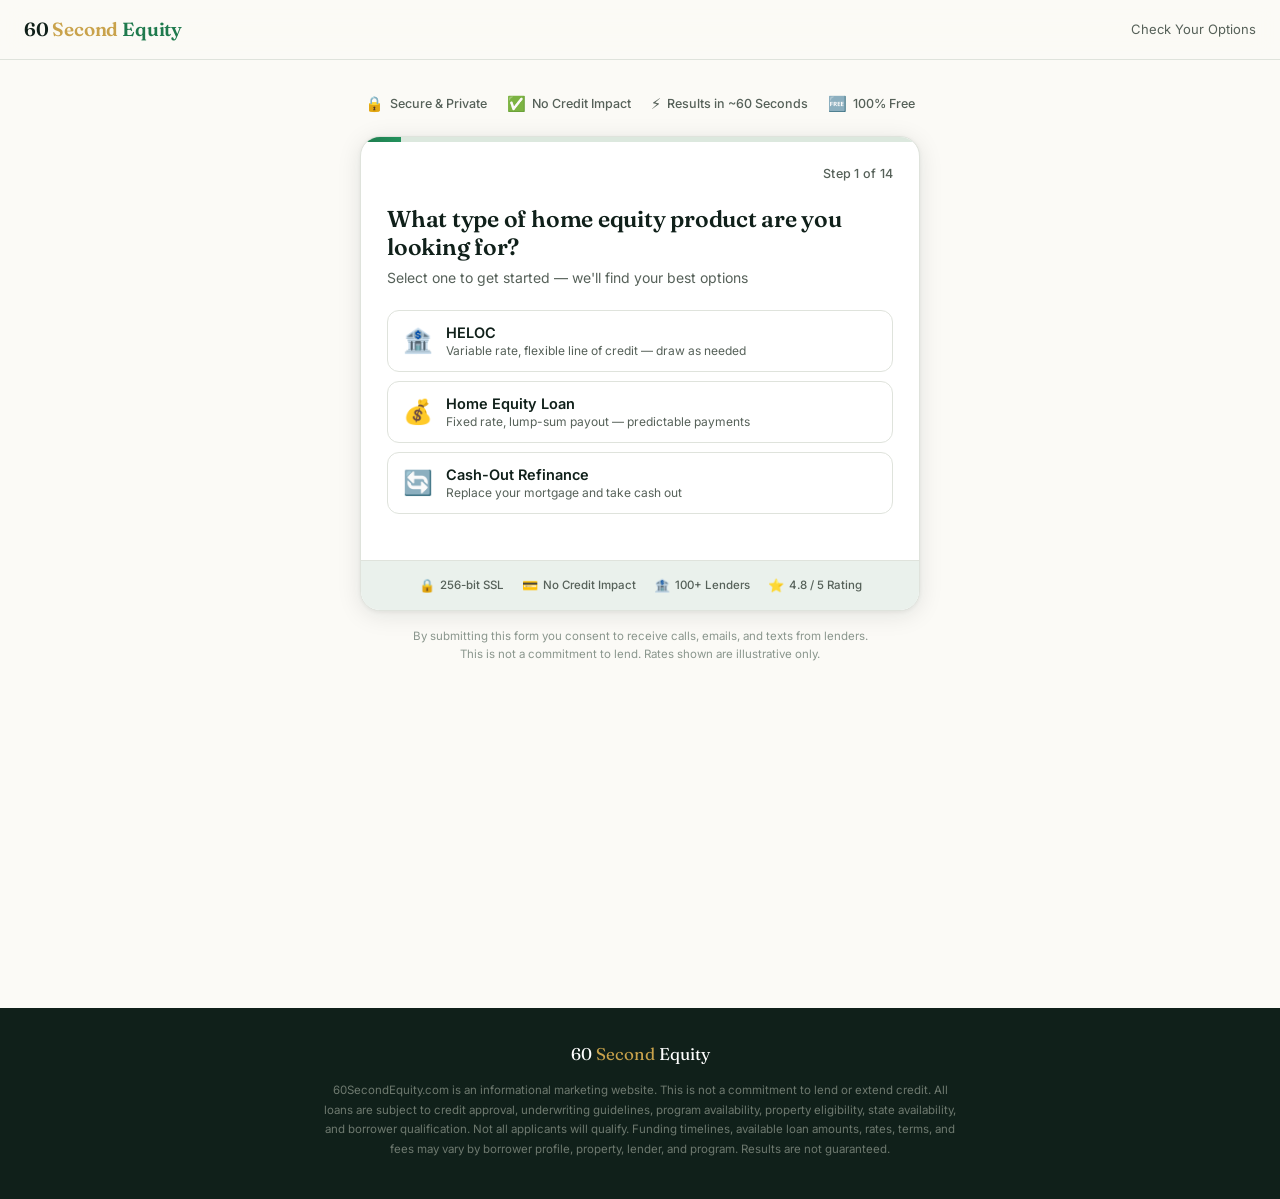
==== 60secondequity-form-standalone.html @ 0880ad79 "Add 60 Second Equity HELOC multi-step lead form - index.html: 60 Second Equity advertorial (matching" ====
<!DOCTYPE html>
<html lang="en">
<head>
  <meta charset="UTF-8" />
  <meta name="viewport" content="width=device-width, initial-scale=1.0" />
  <title>Check Your Equity Options | 60 Second Equity</title>
  <meta name="description" content="Check what home equity options may be available without replacing your current mortgage." />
  <link rel="preconnect" href="https://fonts.googleapis.com" />
  <link rel="preconnect" href="https://fonts.gstatic.com" crossorigin />
  <link href="https://fonts.googleapis.com/css2?family=Fraunces:opsz,wght@9..144,400;9..144,500;9..144,600;9..144,700&family=Inter:wght@400;500;600;700&display=swap" rel="stylesheet" />
  <style>
*, *::before, *::after { box-sizing: border-box; margin: 0; padding: 0; }

:root {
  --ink: #10201A;
  --forest: #14402E;
  --emerald: #1E7A4D;
  --emerald-bright: #23925C;
  --emerald-dark: #16613D;
  --paper: #FBFAF6;
  --sage: #EAF1EC;
  --sage-deep: #DCE8DE;
  --stone: #566159;
  --line: #DFE3DC;
  --gold: #C9A24B;
  --error: #c0392b;
  --white: #ffffff;
  --shadow: 0 2px 20px rgba(16,32,26,0.10);
  --radius: 14px;
}

html { font-size: 16px; scroll-behavior: smooth; }

body {
  font-family: 'Inter', system-ui, -apple-system, 'Segoe UI', sans-serif;
  background: var(--paper);
  color: var(--ink);
  line-height: 1.6;
  min-height: 100vh;
  overflow-x: hidden;
}

a { color: var(--emerald); text-decoration: none; }
a:hover { text-decoration: underline; }

.serif { font-family: 'Fraunces', Georgia, serif; }

/* HEADER */
.site-header {
  position: sticky;
  top: 0;
  z-index: 50;
  background: rgba(251,250,246,0.92);
  backdrop-filter: saturate(180%) blur(12px);
  -webkit-backdrop-filter: saturate(180%) blur(12px);
  border-bottom: 1px solid var(--line);
  padding: 0 24px;
  height: 60px;
  display: flex;
  align-items: center;
  justify-content: space-between;
}

.logo {
  font-family: 'Fraunces', Georgia, serif;
  font-weight: 600;
  font-size: 19px;
  letter-spacing: -0.01em;
  color: var(--ink);
  text-decoration: none;
}
.logo .sec { color: var(--gold); }
.logo .eq  { color: var(--emerald); font-weight: 600; }

.header-cta {
  background: var(--emerald);
  color: white;
  border: none;
  cursor: pointer;
  font-family: 'Inter', sans-serif;
  font-weight: 600;
  font-size: 13.5px;
  padding: 9px 18px;
  border-radius: 999px;
  transition: background 0.2s, transform 0.2s;
  text-decoration: none;
  display: inline-block;
}
.header-cta:hover { background: var(--emerald-dark); transform: translateY(-1px); text-decoration: none; color: white; }

/* FOOTER */
.site-footer {
  background: var(--ink);
  color: #8A968D;
  padding: 32px 0 40px;
  margin-top: 48px;
}
.footer-inner { max-width: 680px; margin: 0 auto; padding: 0 22px; text-align: center; }
.footer-logo { font-family: 'Fraunces', serif; font-size: 17px; color: white; margin-bottom: 14px; }
.footer-logo .sec { color: var(--gold); }
.footer-inner p { font-size: 11.5px; line-height: 1.7; color: #6E796F; }

/* UTILITY BUTTON */
.btn-primary {
  display: inline-flex;
  align-items: center;
  justify-content: center;
  gap: 10px;
  width: 100%;
  background: var(--emerald);
  color: white;
  border: none;
  cursor: pointer;
  font-family: 'Inter', sans-serif;
  font-weight: 600;
  font-size: 17px;
  padding: 17px 26px;
  border-radius: 14px;
  box-shadow: 0 10px 24px -8px rgba(30,122,77,0.50);
  transition: transform 0.18s, box-shadow 0.18s, background 0.2s;
  text-decoration: none;
}
.btn-primary:hover {
  background: var(--emerald-dark);
  transform: translateY(-2px);
  box-shadow: 0 16px 30px -10px rgba(30,122,77,0.60);
  text-decoration: none;
  color: white;
}
.btn-primary:active { transform: scale(0.98); }

.btn-ghost {
  background: white;
  border: 1.5px solid var(--line);
  color: var(--ink);
  font-family: 'Inter', sans-serif;
  font-weight: 600;
  font-size: 15px;
  padding: 12px 20px;
  border-radius: 12px;
  cursor: pointer;
  transition: border-color 0.2s;
  display: inline-flex;
  align-items: center;
  gap: 6px;
}
.btn-ghost:hover { border-color: var(--stone); }

@media (max-width: 600px) {
  .site-header { padding: 0 16px; }
}
/* ===== FORM PAGE LAYOUT ===== */
.form-page {
  background: var(--paper);
  min-height: 100vh;
  padding: 32px 16px 80px;
}

.form-wrapper {
  max-width: 560px;
  margin: 0 auto;
}

/* ===== TRUST BAR ===== */
.form-trust-bar {
  display: flex;
  align-items: center;
  justify-content: center;
  gap: 20px;
  margin-bottom: 20px;
  flex-wrap: wrap;
}
.form-trust-item {
  display: flex;
  align-items: center;
  gap: 6px;
  font-size: 12.5px;
  color: var(--stone);
  font-weight: 500;
}
.form-trust-item .icon { font-size: 15px; }

/* ===== FORM CARD ===== */
.form-card {
  background: var(--white);
  border-radius: 20px;
  box-shadow: 0 4px 24px rgba(16,32,26,0.10), 0 1px 4px rgba(16,32,26,0.06);
  overflow: hidden;
  border: 1px solid var(--line);
}

/* ===== PROGRESS BAR ===== */
.progress-bar-track {
  width: 100%;
  height: 5px;
  background: var(--sage-deep);
}
.progress-bar-fill {
  height: 100%;
  background: linear-gradient(90deg, var(--emerald), var(--emerald-bright));
  transition: width 0.4s cubic-bezier(0.4,0,0.2,1);
}

/* ===== CARD HEADER ===== */
.form-card-header {
  padding: 18px 26px 0;
  display: flex;
  align-items: center;
  justify-content: space-between;
  min-height: 46px;
}

.back-btn {
  display: flex;
  align-items: center;
  gap: 4px;
  background: none;
  border: none;
  cursor: pointer;
  color: var(--stone);
  font-size: 13.5px;
  font-family: 'Inter', sans-serif;
  padding: 6px 0;
  transition: color 0.15s;
  visibility: hidden;
}
.back-btn.visible { visibility: visible; }
.back-btn:hover { color: var(--emerald); }
.back-btn svg { width: 15px; height: 15px; }

.step-counter {
  font-size: 12.5px;
  color: var(--stone);
  font-weight: 500;
  margin-left: auto;
  letter-spacing: 0.02em;
}

/* ===== FORM BODY ===== */
.form-card-body {
  padding: 18px 26px 28px;
}

.step-title {
  font-family: 'Fraunces', Georgia, serif;
  font-size: 23px;
  font-weight: 600;
  color: var(--ink);
  margin-bottom: 6px;
  line-height: 1.2;
  letter-spacing: -0.01em;
}

.step-subtitle {
  font-size: 14px;
  color: var(--stone);
  margin-bottom: 22px;
  line-height: 1.5;
}

/* ===== OPTION CARDS ===== */
.options-grid {
  display: flex;
  flex-direction: column;
  gap: 9px;
  margin-bottom: 18px;
}
.options-grid.two-col {
  display: grid;
  grid-template-columns: 1fr 1fr;
  gap: 9px;
}

.option-card {
  display: flex;
  align-items: center;
  gap: 13px;
  padding: 13px 15px;
  border: 1.5px solid var(--line);
  border-radius: 12px;
  cursor: pointer;
  transition: border-color 0.15s, background 0.15s, box-shadow 0.15s, transform 0.1s;
  position: relative;
  user-select: none;
  background: var(--white);
  text-align: left;
  width: 100%;
  font-family: 'Inter', sans-serif;
}
.option-card:hover {
  border-color: var(--emerald);
  background: var(--sage);
  transform: translateY(-1px);
  box-shadow: 0 3px 10px rgba(30,122,77,0.10);
}
.option-card.selected {
  border-color: var(--emerald);
  background: var(--sage);
  box-shadow: 0 0 0 1px var(--emerald), 0 3px 10px rgba(30,122,77,0.12);
}
.option-card.selected .check-mark { opacity: 1; }

.option-icon { font-size: 24px; line-height: 1; flex-shrink: 0; }
.options-grid.two-col .option-icon { font-size: 26px; }

.option-text { flex: 1; }
.option-label { font-size: 14.5px; font-weight: 600; color: var(--ink); display: block; }
.option-desc { font-size: 12px; color: var(--stone); margin-top: 2px; display: block; }

.options-grid.two-col .option-card {
  flex-direction: column;
  align-items: flex-start;
  gap: 7px;
  padding: 15px 13px;
}
.options-grid.two-col .option-label { font-size: 13.5px; }

.check-mark {
  position: absolute;
  top: 9px;
  right: 9px;
  width: 18px;
  height: 18px;
  background: var(--emerald);
  border-radius: 50%;
  display: flex;
  align-items: center;
  justify-content: center;
  opacity: 0;
  transition: opacity 0.15s;
  flex-shrink: 0;
}
.check-mark::after {
  content: '';
  width: 5px;
  height: 8px;
  border: 2px solid white;
  border-top: none;
  border-left: none;
  transform: rotate(45deg) translate(-1px, -1px);
}

/* credit score dots */
.score-dot {
  width: 12px;
  height: 12px;
  border-radius: 50%;
  flex-shrink: 0;
}

/* ===== DOLLAR INPUT ===== */
.dollar-input-wrap {
  position: relative;
  margin-bottom: 16px;
}
.dollar-prefix {
  position: absolute;
  left: 16px;
  top: 50%;
  transform: translateY(-50%);
  font-size: 22px;
  font-weight: 600;
  color: var(--stone);
  pointer-events: none;
  font-family: 'Fraunces', serif;
}
.dollar-input {
  width: 100%;
  height: 66px;
  font-size: 26px;
  font-weight: 700;
  font-family: 'Fraunces', serif;
  color: var(--ink);
  border: 1.5px solid var(--line);
  border-radius: 12px;
  padding: 0 18px 0 40px;
  outline: none;
  transition: border-color 0.2s;
  background: var(--white);
}
.dollar-input:focus { border-color: var(--emerald); }
.dollar-input.error { border-color: var(--error); }

/* ===== RANGE SLIDER ===== */
.range-slider {
  -webkit-appearance: none;
  width: 100%;
  height: 4px;
  background: var(--sage-deep);
  border-radius: 2px;
  outline: none;
  margin: 10px 0 6px;
  cursor: pointer;
}
.range-slider::-webkit-slider-thumb {
  -webkit-appearance: none;
  width: 22px; height: 22px;
  border-radius: 50%;
  background: var(--emerald);
  cursor: pointer;
  border: 3px solid white;
  box-shadow: 0 1px 6px rgba(16,32,26,0.20);
}
.range-slider::-moz-range-thumb {
  width: 22px; height: 22px;
  border-radius: 50%;
  background: var(--emerald);
  cursor: pointer;
  border: 3px solid white;
  box-shadow: 0 1px 6px rgba(16,32,26,0.20);
}
.range-labels {
  display: flex;
  justify-content: space-between;
  font-size: 11.5px;
  color: var(--stone);
  margin-bottom: 6px;
}

/* ===== HELPER BOXES ===== */
.equity-helper {
  background: var(--sage);
  border: 1px solid var(--sage-deep);
  border-left: 3px solid var(--emerald);
  border-radius: 0 10px 10px 0;
  padding: 12px 15px;
  font-size: 14px;
  color: var(--forest);
  margin-bottom: 14px;
  display: flex;
  align-items: center;
  gap: 8px;
  flex-wrap: wrap;
  line-height: 1.5;
}
.equity-helper strong { font-size: 15px; color: var(--emerald-dark); }

.equity-warning {
  background: #fff5f0;
  border: 1px solid #f5c4a8;
  border-radius: 10px;
  padding: 10px 14px;
  font-size: 13px;
  color: #b34700;
  margin-top: 8px;
  display: none;
}
.equity-warning.show { display: block; }

/* ===== NO MORTGAGE TOGGLE ===== */
.no-mortgage-btn {
  display: flex;
  align-items: center;
  gap: 10px;
  width: 100%;
  padding: 11px 15px;
  background: none;
  border: 1.5px solid var(--line);
  border-radius: 12px;
  cursor: pointer;
  font-size: 14px;
  font-family: 'Inter', sans-serif;
  color: var(--stone);
  margin-bottom: 14px;
  transition: all 0.15s;
  text-align: left;
}
.no-mortgage-btn.active {
  border-color: var(--emerald);
  background: var(--sage);
  color: var(--forest);
  font-weight: 600;
}
.no-mortgage-btn .toggle-icon { font-size: 17px; }

/* ===== TEXT INPUTS ===== */
.text-input {
  width: 100%;
  height: 50px;
  font-size: 15.5px;
  color: var(--ink);
  border: 1.5px solid var(--line);
  border-radius: 11px;
  padding: 0 14px;
  outline: none;
  transition: border-color 0.2s;
  background: var(--white);
  font-family: 'Inter', sans-serif;
  margin-bottom: 11px;
}
.text-input:focus { border-color: var(--emerald); }
.text-input.error { border-color: var(--error); }

.text-input.zip-input {
  width: 170px;
  height: 66px;
  font-size: 26px;
  font-weight: 700;
  font-family: 'Fraunces', serif;
  text-align: center;
  letter-spacing: 5px;
  margin: 0 auto;
  display: block;
}

.zip-city {
  text-align: center;
  font-size: 14px;
  color: var(--emerald);
  font-weight: 600;
  margin-top: 8px;
  min-height: 22px;
}

.input-label {
  font-size: 12.5px;
  font-weight: 600;
  color: var(--stone);
  margin-bottom: 5px;
  display: block;
  text-transform: uppercase;
  letter-spacing: 0.05em;
}

.input-row {
  display: grid;
  grid-template-columns: 1fr 1fr;
  gap: 11px;
}

select.text-input {
  cursor: pointer;
  background-image: url("data:image/svg+xml,%3Csvg xmlns='http://www.w3.org/2000/svg' width='12' height='8' viewBox='0 0 12 8'%3E%3Cpath d='M1 1l5 5 5-5' stroke='%23566159' stroke-width='1.5' fill='none' stroke-linecap='round'/%3E%3C/svg%3E");
  background-repeat: no-repeat;
  background-position: right 13px center;
  -webkit-appearance: none;
  -moz-appearance: none;
  padding-right: 34px;
}

/* ===== DOB ===== */
.dob-row {
  display: grid;
  grid-template-columns: 2fr 1fr 2fr;
  gap: 10px;
  margin-bottom: 11px;
}

/* ===== PHONE ===== */
.phone-wrap { position: relative; }
.phone-flag {
  position: absolute;
  left: 12px;
  top: 50%;
  transform: translateY(-50%);
  font-size: 17px;
  pointer-events: none;
  margin-bottom: 11px;
}
.phone-input { padding-left: 42px !important; }

/* ===== ERROR MESSAGES ===== */
.error-msg {
  font-size: 12.5px;
  color: var(--error);
  margin-top: -7px;
  margin-bottom: 10px;
  display: none;
}
.error-msg.show { display: block; }

/* ===== TRUST BADGES (bottom of card) ===== */
.trust-badges {
  display: flex;
  align-items: center;
  justify-content: center;
  gap: 18px;
  padding: 14px 26px;
  border-top: 1px solid var(--line);
  background: var(--sage);
  flex-wrap: wrap;
}
.trust-badge {
  display: flex;
  align-items: center;
  gap: 5px;
  font-size: 11.5px;
  color: var(--stone);
  font-weight: 500;
}
.trust-badge .badge-icon { font-size: 13px; }

/* ===== NEXT BUTTON ===== */
.next-btn-wrap { margin-top: 20px; }

.cta-sub-text {
  font-size: 11.5px;
  color: var(--stone);
  text-align: center;
  margin-top: 10px;
  line-height: 1.5;
}
.cta-sub-text a { color: var(--stone); text-decoration: underline; }

/* ===== STEP TRANSITIONS ===== */
.form-step { animation: fadeSlideIn 0.22s ease; }
@keyframes fadeSlideIn {
  from { opacity: 0; transform: translateX(18px); }
  to   { opacity: 1; transform: translateX(0); }
}
.form-step.going-back { animation: fadeSlideInLeft 0.22s ease; }
@keyframes fadeSlideInLeft {
  from { opacity: 0; transform: translateX(-18px); }
  to   { opacity: 1; transform: translateX(0); }
}

/* ===== RESULTS STEP ===== */
.results-loading {
  text-align: center;
  padding: 48px 20px;
}
.spinner {
  width: 52px;
  height: 52px;
  border: 4px solid var(--sage-deep);
  border-top-color: var(--emerald);
  border-radius: 50%;
  animation: spin 0.75s linear infinite;
  margin: 0 auto 20px;
}
@keyframes spin { to { transform: rotate(360deg); } }
.results-loading h3 {
  font-family: 'Fraunces', serif;
  font-size: 20px;
  font-weight: 600;
  margin-bottom: 8px;
  color: var(--ink);
}
.results-loading p { color: var(--stone); font-size: 14px; }

.results-content { display: none; }

.results-header {
  text-align: center;
  padding: 22px 0 18px;
}
.results-header .emoji { font-size: 38px; display: block; margin-bottom: 10px; }
.results-header h2 {
  font-family: 'Fraunces', serif;
  font-size: 22px;
  font-weight: 600;
  margin-bottom: 6px;
  color: var(--ink);
}
.results-header p { font-size: 14px; color: var(--stone); }

.lender-card {
  border: 1.5px solid var(--line);
  border-radius: 12px;
  padding: 16px;
  margin-bottom: 10px;
  display: flex;
  align-items: center;
  gap: 14px;
  transition: box-shadow 0.15s, transform 0.15s;
  background: var(--white);
}
.lender-card:hover {
  box-shadow: 0 4px 14px rgba(16,32,26,0.08);
  transform: translateY(-1px);
}
.lender-logo {
  width: 52px;
  height: 52px;
  border-radius: 10px;
  display: flex;
  align-items: center;
  justify-content: center;
  font-weight: 700;
  font-size: 15px;
  color: white;
  flex-shrink: 0;
  font-family: 'Fraunces', serif;
}
.lender-info { flex: 1; min-width: 0; }
.lender-name { font-weight: 700; font-size: 14.5px; margin-bottom: 2px; color: var(--ink); }
.lender-rate { font-family: 'Fraunces', serif; font-size: 22px; font-weight: 700; color: var(--emerald); line-height: 1; }
.lender-rate-label { font-size: 11.5px; color: var(--stone); margin-left: 3px; }
.lender-details { font-size: 12px; color: var(--stone); margin-top: 2px; }
.lender-btn {
  background: var(--emerald);
  color: white;
  border: none;
  border-radius: 8px;
  padding: 9px 16px;
  font-size: 13.5px;
  font-weight: 600;
  cursor: pointer;
  white-space: nowrap;
  transition: background 0.15s;
  font-family: 'Inter', sans-serif;
  flex-shrink: 0;
}
.lender-btn:hover { background: var(--emerald-dark); }

.summary-box {
  background: var(--sage);
  border-radius: 12px;
  padding: 16px;
  margin-top: 18px;
  border: 1px solid var(--sage-deep);
}
.summary-box h4 {
  font-size: 11.5px;
  font-weight: 700;
  margin-bottom: 10px;
  color: var(--stone);
  text-transform: uppercase;
  letter-spacing: 0.06em;
}
.summary-row {
  display: flex;
  justify-content: space-between;
  padding: 5px 0;
  border-bottom: 1px solid var(--sage-deep);
  font-size: 13.5px;
}
.summary-row:last-child { border-bottom: none; }
.summary-row span:first-child { color: var(--stone); }
.summary-row span:last-child { font-weight: 600; color: var(--ink); }

/* ===== DISABLED INPUT ===== */
.disabled-input {
  background: var(--sage) !important;
  color: var(--stone) !important;
  cursor: not-allowed;
}

/* ===== RESPONSIVE ===== */
@media (max-width: 500px) {
  .form-card-body  { padding: 14px 16px 20px; }
  .form-card-header { padding: 14px 16px 0; }
  .step-title { font-size: 20px; }
  .dollar-input { font-size: 22px; height: 58px; }
  .dollar-prefix { font-size: 19px; }
  .input-row { grid-template-columns: 1fr; gap: 0; }
  .dob-row { grid-template-columns: 1fr; }
  .trust-badges { gap: 10px; padding: 12px 16px; }
  .lender-card { flex-wrap: wrap; }
  .lender-btn { width: 100%; text-align: center; }
  .form-trust-bar { gap: 10px; }
  .text-input.zip-input { width: 155px; font-size: 22px; }
  .options-grid.two-col { grid-template-columns: 1fr 1fr; }
}
  </style>
</head>
<body>

<header class="site-header">
  <a href="#" class="logo">60 <span class="sec">Second</span> <span class="eq">Equity</span></a>
  <span style="font-size:13px;color:var(--stone);">Check Your Options</span>
</header>

<main class="form-page">
  <div class="form-wrapper">

    <div class="form-trust-bar">
      <div class="form-trust-item"><span class="icon">🔒</span> Secure &amp; Private</div>
      <div class="form-trust-item"><span class="icon">✅</span> No Credit Impact</div>
      <div class="form-trust-item"><span class="icon">⚡</span> Results in ~60 Seconds</div>
      <div class="form-trust-item"><span class="icon">🆓</span> 100% Free</div>
    </div>

    <div class="form-card">

      <div class="progress-bar-track">
        <div class="progress-bar-fill" id="progress-fill" style="width:7.14%"></div>
      </div>

      <div class="form-card-header">
        <button class="back-btn" id="back-btn" type="button" aria-label="Go back">
          <svg viewBox="0 0 16 16" fill="none" stroke="currentColor" stroke-width="2" stroke-linecap="round" stroke-linejoin="round">
            <path d="M10 3L5 8L10 13"/>
          </svg>
          Back
        </button>
        <span class="step-counter" id="step-counter">Step 1 of 14</span>
      </div>

      <div class="form-card-body">
        <div id="form-body"></div>
      </div>

      <div class="trust-badges">
        <div class="trust-badge"><span class="badge-icon">🔒</span> 256-bit SSL</div>
        <div class="trust-badge"><span class="badge-icon">💳</span> No Credit Impact</div>
        <div class="trust-badge"><span class="badge-icon">🏦</span> 100+ Lenders</div>
        <div class="trust-badge"><span class="badge-icon">⭐</span> 4.8 / 5 Rating</div>
      </div>

    </div>

    <p style="text-align:center;font-size:11.5px;color:#8A968D;margin-top:16px;line-height:1.6;max-width:460px;margin-left:auto;margin-right:auto;">
      By submitting this form you consent to receive calls, emails, and texts from lenders.
      This is not a commitment to lend. Rates shown are illustrative only.
    </p>

  </div>
</main>

<footer class="site-footer">
  <div class="footer-inner">
    <div class="footer-logo">60 <span class="sec">Second</span> Equity</div>
    <p>60SecondEquity.com is an informational marketing website. This is not a commitment to lend or extend credit. All loans are subject to credit approval, underwriting guidelines, program availability, property eligibility, state availability, and borrower qualification. Not all applicants will qualify. Funding timelines, available loan amounts, rates, terms, and fees may vary by borrower profile, property, lender, and program. Results are not guaranteed.</p>
  </div>
</footer>

<script>
'use strict';

// ===== STATE =====
const state = {
  loanProduct: null,
  propertyType: null,
  propertyUse: null,
  homeValue: 1000000,
  mortgageBalance: 0,
  noMortgage: false,
  desiredAmount: null,
  loanPurpose: null,
  creditScore: null,
  zipCode: '92618',
  firstName: '',
  lastName: '',
  email: '',
  phone: '',
  streetAddress: '',
  city: '',
  usState: '',
  dobMonth: '',
  dobDay: '',
  dobYear: ''
};

const TOTAL_STEPS = 14;
let currentStep = 1;
let goingBack = false;

const ZIP_DB = {
  '92618': 'Irvine, CA',
  '90210': 'Beverly Hills, CA',
  '10001': 'New York, NY',
  '60601': 'Chicago, IL',
  '77001': 'Houston, TX',
  '85001': 'Phoenix, AZ',
  '19101': 'Philadelphia, PA',
  '78201': 'San Antonio, TX',
  '92101': 'San Diego, CA',
  '75201': 'Dallas, TX',
  '33101': 'Miami, FL',
  '98101': 'Seattle, WA',
  '80201': 'Denver, CO',
  '30301': 'Atlanta, GA',
  '02101': 'Boston, MA'
};

// ===== UTILS =====
function fmt(n) {
  if (!n && n !== 0) return '';
  return Number(n).toLocaleString('en-US');
}
function parseDollar(str) {
  return parseInt(String(str).replace(/[^0-9]/g, ''), 10) || 0;
}
function calcEquity() {
  return Math.max(0, (state.homeValue || 0) - (state.noMortgage ? 0 : (state.mortgageBalance || 0)));
}
function calcMaxLoan() {
  return Math.floor(calcEquity() * 0.85);
}
function lookupZip(zip) {
  return ZIP_DB[zip] || (zip && zip.length === 5 ? '' : '');
}
function phoneFormat(v) {
  const d = v.replace(/\D/g, '').substring(0, 10);
  if (d.length < 4) return d;
  if (d.length < 7) return `(${d.slice(0,3)}) ${d.slice(3)}`;
  return `(${d.slice(0,3)}) ${d.slice(3,6)}-${d.slice(6)}`;
}
function isValidEmail(v) {
  return /^[^\s@]+@[^\s@]+\.[^\s@]+$/.test(v.trim());
}

// ===== RENDER =====
function render() {
  const body    = document.getElementById('form-body');
  const fill    = document.getElementById('progress-fill');
  const counter = document.getElementById('step-counter');
  const backBtn = document.getElementById('back-btn');

  const pct = ((currentStep / TOTAL_STEPS) * 100).toFixed(1);
  fill.style.width = pct + '%';
  counter.textContent = `Step ${currentStep} of ${TOTAL_STEPS}`;
  backBtn.classList.toggle('visible', currentStep > 1);

  body.innerHTML = '';
  const step = document.createElement('div');
  step.className = 'form-step' + (goingBack ? ' going-back' : '');
  step.innerHTML = buildStep(currentStep);
  body.appendChild(step);

  attachStepListeners(currentStep);
  goingBack = false;

  // Scroll card into view smoothly
  const card = document.querySelector('.form-card');
  if (card) card.scrollIntoView({ behavior: 'smooth', block: 'nearest' });
}

// ===== STEP CONTENT BUILDERS =====
function buildStep(n) {
  switch (n) {
    case 1:  return buildStep1();
    case 2:  return buildStep2();
    case 3:  return buildStep3();
    case 4:  return buildStep4();
    case 5:  return buildStep5();
    case 6:  return buildStep6();
    case 7:  return buildStep7();
    case 8:  return buildStep8();
    case 9:  return buildStep9();
    case 10: return buildStep10();
    case 11: return buildStep11();
    case 12: return buildStep12();
    case 13: return buildStep13();
    case 14: return buildStep14();
    default: return '';
  }
}

// ===== OPTION CARD HELPERS =====
function optCard(field, value, icon, label, desc) {
  const sel = state[field] === value;
  return `
    <button class="option-card${sel ? ' selected' : ''}" data-field="${field}" data-value="${value}" type="button">
      <span class="option-icon">${icon}</span>
      <span class="option-text">
        <span class="option-label">${label}</span>
        ${desc ? `<span class="option-desc">${desc}</span>` : ''}
      </span>
      <span class="check-mark"></span>
    </button>`;
}
function optCard2(field, value, icon, label) {
  const sel = state[field] === value;
  return `
    <button class="option-card${sel ? ' selected' : ''}" data-field="${field}" data-value="${value}" type="button">
      <span class="option-icon">${icon}</span>
      <span class="option-text"><span class="option-label">${label}</span></span>
      <span class="check-mark"></span>
    </button>`;
}

// ===== INDIVIDUAL STEP BUILDERS =====
function buildStep1() {
  return `
    <h2 class="step-title">What type of home equity product are you looking for?</h2>
    <p class="step-subtitle">Select one to get started — we'll find your best options</p>
    <div class="options-grid">
      ${optCard('loanProduct','heloc','🏦','HELOC','Variable rate, flexible line of credit — draw as needed')}
      ${optCard('loanProduct','home_equity_loan','💰','Home Equity Loan','Fixed rate, lump-sum payout — predictable payments')}
      ${optCard('loanProduct','cash_out_refi','🔄','Cash-Out Refinance','Replace your mortgage and take cash out')}
    </div>`;
}

function buildStep2() {
  return `
    <h2 class="step-title">What type of property do you have?</h2>
    <p class="step-subtitle">Select the option that best describes your home</p>
    <div class="options-grid two-col">
      ${optCard2('propertyType','single_family','🏠','Single Family Home')}
      ${optCard2('propertyType','townhouse','🏘️','Townhouse')}
      ${optCard2('propertyType','condo','🏢','Condominium')}
      ${optCard2('propertyType','multi_family','🏗️','Multi-Family (2–4 units)')}
      ${optCard2('propertyType','manufactured','🚐','Manufactured Home')}
    </div>`;
}

function buildStep3() {
  return `
    <h2 class="step-title">How do you use this property?</h2>
    <p class="step-subtitle">This helps us match you with the right lenders</p>
    <div class="options-grid">
      ${optCard('propertyUse','primary','🏡','Primary Residence','This is where I live full-time')}
      ${optCard('propertyUse','secondary','🌴','Secondary / Vacation Home','I use it part of the year')}
      ${optCard('propertyUse','investment','💼','Investment / Rental Property','I rent this property out')}
    </div>`;
}

function buildStep4() {
  const val = state.homeValue || 1000000;
  return `
    <h2 class="step-title">What is your home's estimated value?</h2>
    <p class="step-subtitle">Enter your best estimate — you can adjust it later</p>
    <div class="dollar-input-wrap">
      <span class="dollar-prefix">$</span>
      <input class="dollar-input" id="home-value-input" type="text"
             value="${fmt(val)}" placeholder="0" inputmode="numeric" autocomplete="off" />
    </div>
    <input class="range-slider" id="home-value-slider" type="range"
           min="50000" max="3000000" step="5000" value="${val}" />
    <div class="range-labels"><span>$50K</span><span>$3M+</span></div>
    <div class="next-btn-wrap">
      <button class="btn-primary" id="next-btn" type="button">Continue <span style="margin-left:2px">→</span></button>
    </div>`;
}

function buildStep5() {
  const balance = state.noMortgage ? 0 : (state.mortgageBalance || 0);
  const equity  = calcEquity();
  return `
    <h2 class="step-title">What is your current mortgage balance?</h2>
    <p class="step-subtitle">Include all mortgages on this property</p>
    <div class="dollar-input-wrap">
      <span class="dollar-prefix">$</span>
      <input class="dollar-input${state.noMortgage ? ' disabled-input' : ''}" id="mortgage-input" type="text"
             value="${balance ? fmt(balance) : ''}"
             placeholder="0" inputmode="numeric" autocomplete="off"
             ${state.noMortgage ? 'disabled' : ''} />
    </div>
    <button class="no-mortgage-btn${state.noMortgage ? ' active' : ''}" id="no-mortgage-btn" type="button">
      <span class="toggle-icon">${state.noMortgage ? '✅' : '⬜'}</span>
      I own my home free and clear (no mortgage)
    </button>
    <div class="equity-helper" id="equity-display">
      🏡 Estimated equity: <strong>$${fmt(equity)}</strong>
    </div>
    <div class="next-btn-wrap">
      <button class="btn-primary" id="next-btn" type="button">Continue →</button>
    </div>`;
}

function buildStep6() {
  const equity  = calcEquity();
  const maxLoan = calcMaxLoan();
  const desired = state.desiredAmount || '';
  return `
    <h2 class="step-title">How much would you like to borrow?</h2>
    <p class="step-subtitle">Most lenders allow up to 85% of your available equity</p>
    <div class="equity-helper">
      💡 Available equity: <strong>$${fmt(equity)}</strong> &nbsp;·&nbsp; Max recommended: <strong>$${fmt(maxLoan)}</strong>
    </div>
    <div class="dollar-input-wrap">
      <span class="dollar-prefix">$</span>
      <input class="dollar-input" id="desired-amount-input" type="text"
             value="${desired ? fmt(desired) : ''}" placeholder="0"
             inputmode="numeric" autocomplete="off" />
    </div>
    <div class="equity-warning" id="equity-warning">
      ⚠️ This exceeds your estimated available equity. Some lenders may still qualify you based on a higher appraisal.
    </div>
    <div class="next-btn-wrap">
      <button class="btn-primary" id="next-btn" type="button">Continue →</button>
    </div>`;
}

function buildStep7() {
  return `
    <h2 class="step-title">What will you use the funds for?</h2>
    <p class="step-subtitle">Select your primary purpose for the loan</p>
    <div class="options-grid two-col">
      ${optCard2('loanPurpose','home_improvement','🔨','Home Improvement')}
      ${optCard2('loanPurpose','debt_consolidation','💳','Debt Consolidation')}
      ${optCard2('loanPurpose','education','🎓','Education Expenses')}
      ${optCard2('loanPurpose','large_purchase','🚗','Large Purchase')}
      ${optCard2('loanPurpose','medical','🏥','Medical Expenses')}
      ${optCard2('loanPurpose','business','💼','Business Expenses')}
      ${optCard2('loanPurpose','emergency','🆘','Emergency Fund')}
      ${optCard2('loanPurpose','other','📋','Other')}
    </div>`;
}

function buildStep8() {
  const scores = [
    { value: 'excellent', dot: '#22c55e', label: 'Excellent', range: '760 or above' },
    { value: 'very_good', dot: '#86efac', label: 'Very Good', range: '720 – 759' },
    { value: 'good',      dot: '#fbbf24', label: 'Good',      range: '680 – 719' },
    { value: 'fair',      dot: '#f97316', label: 'Fair',      range: '640 – 679' },
    { value: 'poor',      dot: '#ef4444', label: 'Poor',      range: 'Below 640' }
  ];
  return `
    <h2 class="step-title">What is your estimated credit score?</h2>
    <p class="step-subtitle">This does <strong>not</strong> affect your credit — it helps match you with lenders</p>
    <div class="options-grid">
      ${scores.map(s => `
        <button class="option-card${state.creditScore === s.value ? ' selected' : ''}"
                data-field="creditScore" data-value="${s.value}" type="button">
          <span class="score-dot" style="background:${s.dot}"></span>
          <span class="option-text">
            <span class="option-label">${s.label}</span>
            <span class="option-desc">${s.range}</span>
          </span>
          <span class="check-mark"></span>
        </button>`).join('')}
    </div>`;
}

function buildStep9() {
  const city = lookupZip(state.zipCode);
  return `
    <h2 class="step-title">What is the property ZIP code?</h2>
    <p class="step-subtitle">We'll find lenders available in your area</p>
    <div style="text-align:center;margin-bottom:20px;">
      <input class="text-input zip-input" id="zip-input" type="text"
             value="${state.zipCode}" maxlength="5" inputmode="numeric"
             placeholder="00000" autocomplete="postal-code" />
      <div class="zip-city" id="zip-city">${city ? '📍 ' + city : ''}</div>
      <div class="error-msg" id="zip-error" style="text-align:center;">Please enter a valid 5-digit ZIP code</div>
    </div>
    <div class="next-btn-wrap">
      <button class="btn-primary" id="next-btn" type="button">Continue →</button>
    </div>`;
}

function buildStep10() {
  return `
    <h2 class="step-title">What is your name?</h2>
    <p class="step-subtitle">We'll use this to personalize your results</p>
    <label class="input-label">First Name</label>
    <input class="text-input" id="first-name" type="text" value="${state.firstName}"
           placeholder="First name" autocomplete="given-name" />
    <div class="error-msg" id="fname-error">Please enter your first name</div>
    <label class="input-label">Last Name</label>
    <input class="text-input" id="last-name" type="text" value="${state.lastName}"
           placeholder="Last name" autocomplete="family-name" />
    <div class="error-msg" id="lname-error">Please enter your last name</div>
    <div class="next-btn-wrap">
      <button class="btn-primary" id="next-btn" type="button">Continue →</button>
    </div>`;
}

function buildStep11() {
  return `
    <h2 class="step-title">How can lenders reach you?</h2>
    <p class="step-subtitle">You'll receive personalized rate quotes by email and phone</p>
    <label class="input-label">Email Address</label>
    <input class="text-input" id="email-input" type="email" value="${state.email}"
           placeholder="you@email.com" autocomplete="email" />
    <div class="error-msg" id="email-error">Please enter a valid email address</div>
    <label class="input-label">Phone Number</label>
    <div class="phone-wrap">
      <span class="phone-flag">🇺🇸</span>
      <input class="text-input phone-input" id="phone-input" type="tel" value="${state.phone}"
             placeholder="(555) 555-5555" autocomplete="tel" />
    </div>
    <div class="error-msg" id="phone-error">Please enter a valid 10-digit phone number</div>
    <div class="next-btn-wrap">
      <button class="btn-primary" id="next-btn" type="button">Continue →</button>
    </div>
    <p class="cta-sub-text">
      By continuing, you agree to our <a href="#">Terms of Service</a> and <a href="#">Privacy Policy</a>.
      You consent to receive calls and texts from lenders and their agents.
    </p>`;
}

function buildStep12() {
  const STATES = ['AL','AK','AZ','AR','CA','CO','CT','DE','FL','GA','HI','ID','IL','IN','IA','KS','KY','LA','ME','MD','MA','MI','MN','MS','MO','MT','NE','NV','NH','NJ','NM','NY','NC','ND','OH','OK','OR','PA','RI','SC','SD','TN','TX','UT','VT','VA','WA','WV','WI','WY'];
  return `
    <h2 class="step-title">What is the property address?</h2>
    <p class="step-subtitle">This helps lenders verify your home's value</p>
    <label class="input-label">Street Address</label>
    <input class="text-input" id="street-input" type="text" value="${state.streetAddress}"
           placeholder="123 Main Street" autocomplete="street-address" />
    <div class="error-msg" id="street-error">Please enter the street address</div>
    <div class="input-row">
      <div>
        <label class="input-label">City</label>
        <input class="text-input" id="city-input" type="text" value="${state.city}"
               placeholder="City" autocomplete="address-level2" />
        <div class="error-msg" id="city-error">Required</div>
      </div>
      <div>
        <label class="input-label">State</label>
        <select class="text-input" id="state-select" autocomplete="address-level1">
          <option value="">State</option>
          ${STATES.map(s => `<option value="${s}"${state.usState === s ? ' selected' : ''}>${s}</option>`).join('')}
        </select>
        <div class="error-msg" id="state-error">Required</div>
      </div>
    </div>
    <label class="input-label">ZIP Code</label>
    <input class="text-input" id="addr-zip" type="text" value="${state.zipCode}"
           maxlength="5" placeholder="ZIP code" inputmode="numeric" style="max-width:160px" />
    <div class="next-btn-wrap">
      <button class="btn-primary" id="next-btn" type="button">Continue →</button>
    </div>`;
}

function buildStep13() {
  const months = ['January','February','March','April','May','June','July','August','September','October','November','December'];
  const days   = Array.from({length: 31}, (_, i) => i + 1);
  const curY   = new Date().getFullYear();
  const years  = Array.from({length: 80}, (_, i) => curY - 18 - i);
  return `
    <h2 class="step-title">What is your date of birth?</h2>
    <p class="step-subtitle">Required to verify your identity — you must be 18 or older</p>
    <div class="dob-row">
      <div>
        <label class="input-label">Month</label>
        <select class="text-input" id="dob-month">
          <option value="">Month</option>
          ${months.map((m,i) => `<option value="${i+1}"${state.dobMonth == i+1 ? ' selected' : ''}>${m}</option>`).join('')}
        </select>
      </div>
      <div>
        <label class="input-label">Day</label>
        <select class="text-input" id="dob-day">
          <option value="">Day</option>
          ${days.map(d => `<option value="${d}"${state.dobDay == d ? ' selected' : ''}>${d}</option>`).join('')}
        </select>
      </div>
      <div>
        <label class="input-label">Year</label>
        <select class="text-input" id="dob-year">
          <option value="">Year</option>
          ${years.map(y => `<option value="${y}"${state.dobYear == y ? ' selected' : ''}>${y}</option>`).join('')}
        </select>
      </div>
    </div>
    <div class="error-msg" id="dob-error">Please enter a valid date of birth (must be 18+)</div>
    <div class="next-btn-wrap">
      <button class="btn-primary" id="next-btn" type="button">See My Matches →</button>
    </div>`;
}

function buildStep14() {
  const productLabel = { heloc: 'HELOC', home_equity_loan: 'Home Equity Loan', cash_out_refi: 'Cash-Out Refinance' };
  const creditLabel  = { excellent: 'Excellent (760+)', very_good: 'Very Good (720–759)', good: 'Good (680–719)', fair: 'Fair (640–679)', poor: 'Poor (Below 640)' };
  const lenders = [
    { initials: 'FN', color: '#14402E', name: 'First National Bank',      rate: '6.49', details: 'No closing costs · Up to $500K · Min. 680 FICO' },
    { initials: 'AC', color: '#1E7A4D', name: 'Apex Capital Home Loans',  rate: '6.74', details: '15-yr draw period · Fast digital closing · 24hr approval' },
    { initials: 'EM', color: '#C9A24B', name: 'Empire Mortgage Group',    rate: '6.99', details: 'Fixed rate option · Borrow up to $750K · No prepay penalty' }
  ];
  const loc = lookupZip(state.zipCode) || state.zipCode;
  return `
    <div class="results-loading" id="results-loading">
      <div class="spinner"></div>
      <h3>Finding your best matches…</h3>
      <p>Comparing options from 100+ lenders in ${loc}</p>
    </div>
    <div class="results-content" id="results-content">
      <div class="results-header">
        <span class="emoji">🎉</span>
        <h2>Great news, ${state.firstName || 'Homeowner'}!</h2>
        <p>We found <strong>3 lenders</strong> matching your profile in ${loc}</p>
      </div>
      ${lenders.map(l => `
        <div class="lender-card">
          <div class="lender-logo" style="background:${l.color}">${l.initials}</div>
          <div class="lender-info">
            <div class="lender-name">${l.name}</div>
            <div>
              <span class="lender-rate">${l.rate}%</span>
              <span class="lender-rate-label">APR</span>
            </div>
            <div class="lender-details">${l.details}</div>
          </div>
          <button class="lender-btn">View Offer</button>
        </div>`).join('')}
      <div class="summary-box">
        <h4>Your Profile Summary</h4>
        <div class="summary-row"><span>Loan Type</span><span>${productLabel[state.loanProduct] || '—'}</span></div>
        <div class="summary-row"><span>Home Value</span><span>$${fmt(state.homeValue)}</span></div>
        <div class="summary-row"><span>Mortgage Balance</span><span>${state.noMortgage ? 'Free & Clear' : '$' + fmt(state.mortgageBalance)}</span></div>
        <div class="summary-row"><span>Borrow Amount</span><span>$${fmt(state.desiredAmount)}</span></div>
        <div class="summary-row"><span>Credit Score</span><span>${creditLabel[state.creditScore] || '—'}</span></div>
        <div class="summary-row"><span>Location</span><span>${loc}</span></div>
      </div>
    </div>`;
}

// ===== ATTACH LISTENERS =====
function attachStepListeners(n) {
  // Option cards — auto-advance for steps 1,2,3,7,8
  document.querySelectorAll('.option-card').forEach(card => {
    card.addEventListener('click', () => {
      const field = card.dataset.field;
      const value = card.dataset.value;
      state[field] = value;
      document.querySelectorAll(`.option-card[data-field="${field}"]`).forEach(c => c.classList.remove('selected'));
      card.classList.add('selected');
      if ([1, 2, 3, 7, 8].includes(n)) {
        setTimeout(() => nextStep(), 240);
      }
    });
  });

  const nextBtn = document.getElementById('next-btn');
  if (nextBtn) nextBtn.addEventListener('click', nextStep);

  if (n === 4)  attachStep4();
  if (n === 5)  attachStep5();
  if (n === 6)  attachStep6();
  if (n === 9)  attachStep9();
  if (n === 10) attachStep10();
  if (n === 11) attachStep11();
  if (n === 12) attachStep12();
  if (n === 13) attachStep13();
  if (n === 14) startResults();
}

function attachStep4() {
  const input  = document.getElementById('home-value-input');
  const slider = document.getElementById('home-value-slider');
  input.addEventListener('input', () => {
    const raw = parseDollar(input.value);
    state.homeValue = raw;
    slider.value = raw;
    const pos = input.selectionStart;
    input.value = fmt(raw);
    try { input.setSelectionRange(pos, pos); } catch(e) {}
  });
  input.addEventListener('blur', () => { input.value = fmt(state.homeValue || 0); });
  slider.addEventListener('input', () => {
    state.homeValue = parseInt(slider.value, 10);
    input.value = fmt(state.homeValue);
  });
}

function attachStep5() {
  const input   = document.getElementById('mortgage-input');
  const noBtn   = document.getElementById('no-mortgage-btn');
  const display = document.getElementById('equity-display');

  function updateEquity() {
    display.innerHTML = `🏡 Estimated equity: <strong>$${fmt(calcEquity())}</strong>`;
  }

  input.addEventListener('input', () => {
    state.mortgageBalance = parseDollar(input.value);
    input.value = fmt(state.mortgageBalance);
    updateEquity();
  });
  input.addEventListener('blur', () => { input.value = fmt(state.mortgageBalance || 0); });

  noBtn.addEventListener('click', () => {
    state.noMortgage = !state.noMortgage;
    if (state.noMortgage) {
      state.mortgageBalance = 0;
      input.value = '0';
      input.disabled = true;
      input.classList.add('disabled-input');
      noBtn.classList.add('active');
      noBtn.querySelector('.toggle-icon').textContent = '✅';
    } else {
      input.value = '';
      input.disabled = false;
      input.classList.remove('disabled-input');
      noBtn.classList.remove('active');
      noBtn.querySelector('.toggle-icon').textContent = '⬜';
    }
    updateEquity();
  });
}

function attachStep6() {
  const input   = document.getElementById('desired-amount-input');
  const warning = document.getElementById('equity-warning');
  input.addEventListener('input', () => {
    const val = parseDollar(input.value);
    state.desiredAmount = val;
    input.value = fmt(val);
    warning.classList.toggle('show', val > 0 && val > calcEquity());
  });
  input.addEventListener('blur', () => { if (state.desiredAmount) input.value = fmt(state.desiredAmount); });
}

function attachStep9() {
  const input  = document.getElementById('zip-input');
  const cityEl = document.getElementById('zip-city');
  input.addEventListener('input', () => {
    const zip = input.value.replace(/\D/g, '').substring(0, 5);
    input.value = zip;
    state.zipCode = zip;
    const city = lookupZip(zip);
    cityEl.textContent = city ? '📍 ' + city : '';
  });
}

function attachStep10() {
  document.getElementById('first-name').addEventListener('input', e => { state.firstName = e.target.value; });
  document.getElementById('last-name').addEventListener('input', e => { state.lastName = e.target.value; });
}

function attachStep11() {
  document.getElementById('email-input').addEventListener('input', e => { state.email = e.target.value; });
  const ph = document.getElementById('phone-input');
  ph.addEventListener('input', () => {
    const formatted = phoneFormat(ph.value);
    ph.value = formatted;
    state.phone = formatted;
  });
}

function attachStep12() {
  document.getElementById('street-input').addEventListener('input', e => { state.streetAddress = e.target.value; });
  document.getElementById('city-input').addEventListener('input', e => { state.city = e.target.value; });
  document.getElementById('state-select').addEventListener('change', e => { state.usState = e.target.value; });
  document.getElementById('addr-zip').addEventListener('input', e => {
    const z = e.target.value.replace(/\D/g,'').substring(0,5);
    e.target.value = z;
    state.zipCode = z;
  });
}

function attachStep13() {
  document.getElementById('dob-month').addEventListener('change', e => { state.dobMonth = e.target.value; });
  document.getElementById('dob-day').addEventListener('change', e => { state.dobDay = e.target.value; });
  document.getElementById('dob-year').addEventListener('change', e => { state.dobYear = e.target.value; });
}

function startResults() {
  setTimeout(() => {
    const loading = document.getElementById('results-loading');
    const content = document.getElementById('results-content');
    if (loading) { loading.style.opacity = '0'; loading.style.transition = 'opacity 0.3s'; }
    setTimeout(() => {
      if (loading) loading.style.display = 'none';
      if (content) { content.style.display = 'block'; content.style.animation = 'fadeSlideIn 0.35s ease'; }
    }, 300);
  }, 3000);
}

// ===== VALIDATION =====
function showErr(id, show) {
  const el = document.getElementById(id);
  if (el) el.classList.toggle('show', show);
}

function validateStep(n) {
  switch (n) {
    case 1:  return !!state.loanProduct;
    case 2:  return !!state.propertyType;
    case 3:  return !!state.propertyUse;
    case 4:  return (state.homeValue || 0) >= 10000;
    case 5:  return true;
    case 6:  return (state.desiredAmount || 0) > 0;
    case 7:  return !!state.loanPurpose;
    case 8:  return !!state.creditScore;
    case 9: {
      const ok = state.zipCode.length === 5;
      showErr('zip-error', !ok);
      return ok;
    }
    case 10: {
      const fOk = state.firstName.trim().length > 0;
      const lOk = state.lastName.trim().length > 0;
      showErr('fname-error', !fOk);
      showErr('lname-error', !lOk);
      return fOk && lOk;
    }
    case 11: {
      const eOk = isValidEmail(state.email);
      const pOk = state.phone.replace(/\D/g,'').length === 10;
      showErr('email-error', !eOk);
      showErr('phone-error', !pOk);
      return eOk && pOk;
    }
    case 12: {
      const sOk = state.streetAddress.trim().length > 0;
      const cOk = state.city.trim().length > 0;
      const stOk = state.usState.length > 0;
      showErr('street-error', !sOk);
      showErr('city-error', !cOk);
      showErr('state-error', !stOk);
      return sOk && cOk && stOk;
    }
    case 13: {
      const ok = !!(state.dobMonth && state.dobDay && state.dobYear);
      showErr('dob-error', !ok);
      return ok;
    }
    default: return true;
  }
}

// ===== NAVIGATION =====
function nextStep() {
  if (!validateStep(currentStep)) return;
  if (currentStep < TOTAL_STEPS) {
    currentStep++;
    render();
  }
}
function prevStep() {
  if (currentStep > 1) {
    goingBack = true;
    currentStep--;
    render();
  }
}

// ===== INIT =====
document.addEventListener('DOMContentLoaded', () => {
  render();
  document.getElementById('back-btn').addEventListener('click', prevStep);
});
</script>
</body>
</html>
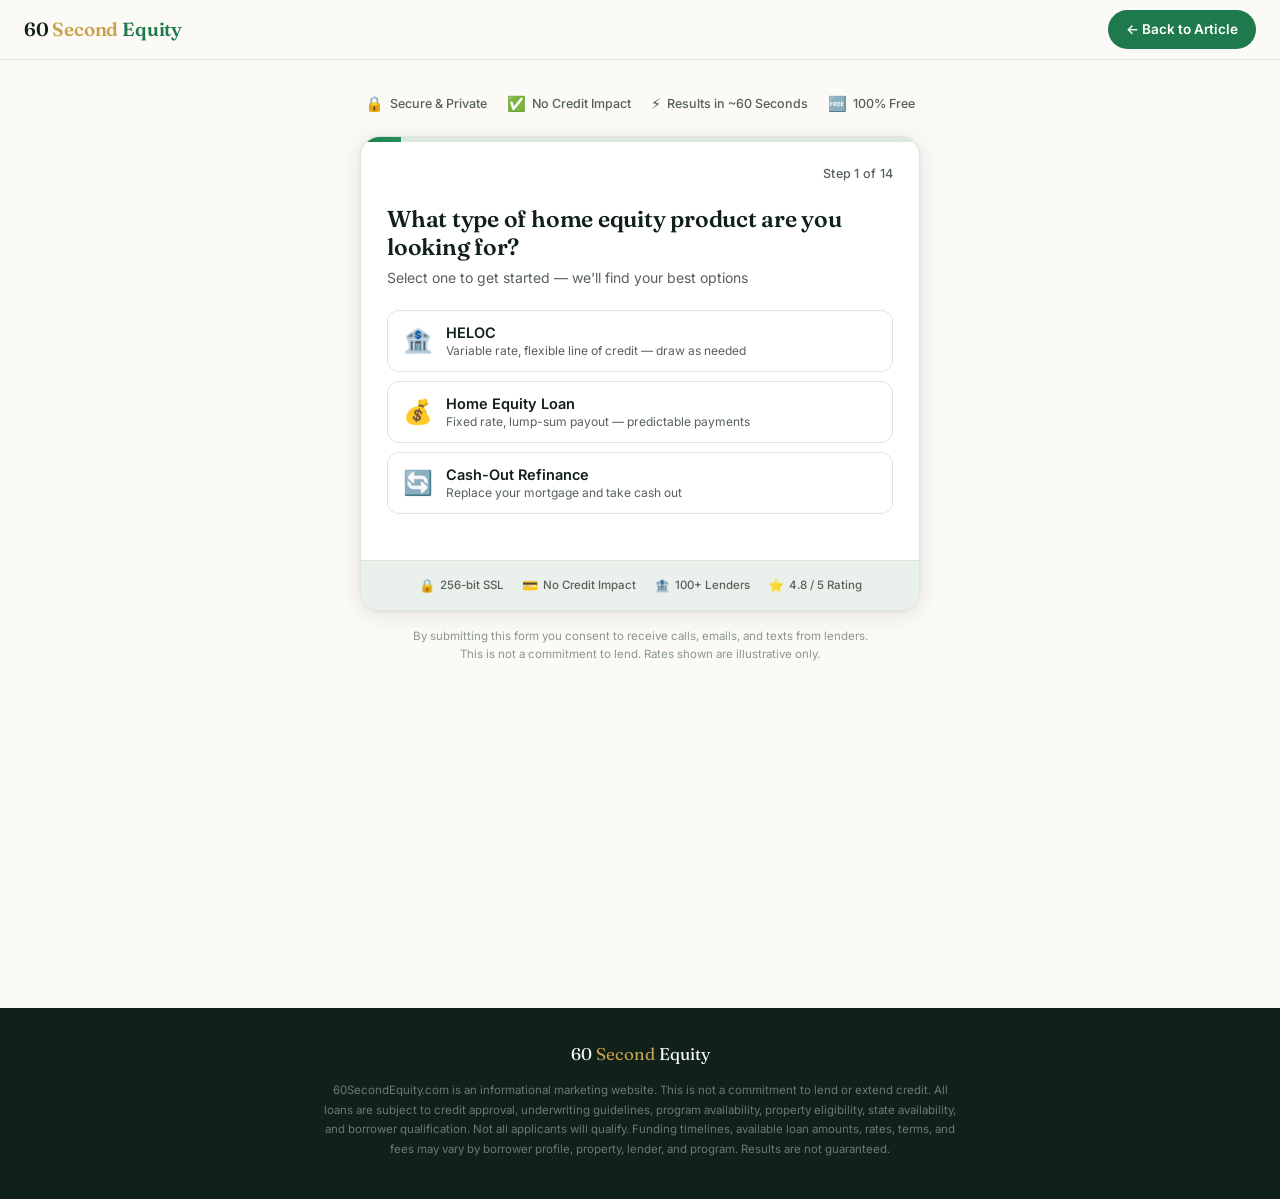
==== commit 9cc9cfe8: "Update results page with real lenders: Rocket Mortgage, Figure Lending, PennyMac, NewRez" ====
--- a/60secondequity-form-standalone.html
+++ b/60secondequity-form-standalone.html
@@ -4,10 +4,11 @@
   <meta charset="UTF-8" />
   <meta name="viewport" content="width=device-width, initial-scale=1.0" />
   <title>Check Your Equity Options | 60 Second Equity</title>
-  <meta name="description" content="Check what home equity options may be available without replacing your current mortgage." />
+  <meta name="description" content="Check what home equity options may be available without replacing your current mortgage. Digital HELOC — funds in as little as 3–5 days." />
   <link rel="preconnect" href="https://fonts.googleapis.com" />
   <link rel="preconnect" href="https://fonts.gstatic.com" crossorigin />
   <link href="https://fonts.googleapis.com/css2?family=Fraunces:opsz,wght@9..144,400;9..144,500;9..144,600;9..144,700&family=Inter:wght@400;500;600;700&display=swap" rel="stylesheet" />
+  
   <style>
 *, *::before, *::after { box-sizing: border-box; margin: 0; padding: 0; }
 
@@ -149,6 +150,7 @@
 @media (max-width: 600px) {
   .site-header { padding: 0 16px; }
 }
+
 /* ===== FORM PAGE LAYOUT ===== */
 .form-page {
   background: var(--paper);
@@ -664,10 +666,35 @@
   gap: 14px;
   transition: box-shadow 0.15s, transform 0.15s;
   background: var(--white);
+  position: relative;
 }
 .lender-card:hover {
   box-shadow: 0 4px 14px rgba(16,32,26,0.08);
   transform: translateY(-1px);
+}
+.lender-card-featured {
+  border-color: var(--emerald);
+  box-shadow: 0 0 0 1px var(--emerald), 0 4px 16px rgba(30,122,77,0.12);
+  padding-top: 28px;
+}
+.lender-featured-badge {
+  position: absolute;
+  top: -1px;
+  left: 16px;
+  background: var(--emerald);
+  color: white;
+  font-size: 11px;
+  font-weight: 700;
+  padding: 3px 10px;
+  border-radius: 0 0 8px 8px;
+  letter-spacing: 0.04em;
+  text-transform: uppercase;
+}
+.lender-tag {
+  font-size: 12px;
+  color: var(--emerald-dark);
+  font-weight: 600;
+  margin-bottom: 3px;
 }
 .lender-logo {
   width: 52px;
@@ -752,31 +779,36 @@
   .text-input.zip-input { width: 155px; font-size: 22px; }
   .options-grid.two-col { grid-template-columns: 1fr 1fr; }
 }
-  </style>
+
+</style>
 </head>
 <body>
 
 <header class="site-header">
   <a href="#" class="logo">60 <span class="sec">Second</span> <span class="eq">Equity</span></a>
-  <span style="font-size:13px;color:var(--stone);">Check Your Options</span>
+  <a href="#" class="header-cta">← Back to Article</a>
 </header>
 
 <main class="form-page">
   <div class="form-wrapper">
 
+    <!-- Trust bar -->
     <div class="form-trust-bar">
-      <div class="form-trust-item"><span class="icon">🔒</span> Secure &amp; Private</div>
+      <div class="form-trust-item"><span class="icon">🔒</span> Secure & Private</div>
       <div class="form-trust-item"><span class="icon">✅</span> No Credit Impact</div>
       <div class="form-trust-item"><span class="icon">⚡</span> Results in ~60 Seconds</div>
       <div class="form-trust-item"><span class="icon">🆓</span> 100% Free</div>
     </div>
 
+    <!-- Form Card -->
     <div class="form-card">
 
+      <!-- Progress Bar -->
       <div class="progress-bar-track">
         <div class="progress-bar-fill" id="progress-fill" style="width:7.14%"></div>
       </div>
 
+      <!-- Card Header -->
       <div class="form-card-header">
         <button class="back-btn" id="back-btn" type="button" aria-label="Go back">
           <svg viewBox="0 0 16 16" fill="none" stroke="currentColor" stroke-width="2" stroke-linecap="round" stroke-linejoin="round">
@@ -787,10 +819,12 @@
         <span class="step-counter" id="step-counter">Step 1 of 14</span>
       </div>
 
+      <!-- Dynamic Form Body -->
       <div class="form-card-body">
         <div id="form-body"></div>
       </div>
 
+      <!-- Trust Badges -->
       <div class="trust-badges">
         <div class="trust-badge"><span class="badge-icon">🔒</span> 256-bit SSL</div>
         <div class="trust-badge"><span class="badge-icon">💳</span> No Credit Impact</div>
@@ -798,7 +832,7 @@
         <div class="trust-badge"><span class="badge-icon">⭐</span> 4.8 / 5 Rating</div>
       </div>
 
-    </div>
+    </div><!-- /form-card -->
 
     <p style="text-align:center;font-size:11.5px;color:#8A968D;margin-top:16px;line-height:1.6;max-width:460px;margin-left:auto;margin-right:auto;">
       By submitting this form you consent to receive calls, emails, and texts from lenders.
@@ -1237,9 +1271,46 @@
   const productLabel = { heloc: 'HELOC', home_equity_loan: 'Home Equity Loan', cash_out_refi: 'Cash-Out Refinance' };
   const creditLabel  = { excellent: 'Excellent (760+)', very_good: 'Very Good (720–759)', good: 'Good (680–719)', fair: 'Fair (640–679)', poor: 'Poor (Below 640)' };
   const lenders = [
-    { initials: 'FN', color: '#14402E', name: 'First National Bank',      rate: '6.49', details: 'No closing costs · Up to $500K · Min. 680 FICO' },
-    { initials: 'AC', color: '#1E7A4D', name: 'Apex Capital Home Loans',  rate: '6.74', details: '15-yr draw period · Fast digital closing · 24hr approval' },
-    { initials: 'EM', color: '#C9A24B', name: 'Empire Mortgage Group',    rate: '6.99', details: 'Fixed rate option · Borrow up to $750K · No prepay penalty' }
+    {
+      initials: 'RM',
+      color: '#CC0000',
+      badge: '#a80000',
+      name: 'Rocket Mortgage',
+      tag: '🏆 #1 Mortgage Lender',
+      rate: '7.49',
+      type: state.loanProduct === 'heloc' ? 'HELOC' : 'Home Equity Loan',
+      details: 'Fast digital close · Up to $500K · Min. 680 FICO · No prepay penalty'
+    },
+    {
+      initials: 'FG',
+      color: '#0A2240',
+      badge: '#1a3d6e',
+      name: 'Figure Lending',
+      tag: '⚡ Funds in as little as 5 days',
+      rate: '6.55',
+      type: 'HELOC',
+      details: '100% digital process · Fixed rate HELOC · No traditional appraisal needed'
+    },
+    {
+      initials: 'PM',
+      color: '#003B71',
+      badge: '#004f99',
+      name: 'PennyMac',
+      tag: '💰 Competitive low rates',
+      rate: '7.00',
+      type: state.loanProduct === 'heloc' ? 'HELOC' : 'Home Equity Loan',
+      details: 'Borrow up to $750K · 10-yr draw period · No annual fee'
+    },
+    {
+      initials: 'NR',
+      color: '#006B77',
+      badge: '#008a99',
+      name: 'NewRez',
+      tag: '✅ Flexible qualifying options',
+      rate: '7.25',
+      type: state.loanProduct === 'heloc' ? 'HELOC' : 'Home Equity Loan',
+      details: 'Multiple term options · Bank statement programs available · Fast approval'
+    }
   ];
   const loc = lookupZip(state.zipCode) || state.zipCode;
   return `
@@ -1252,16 +1323,18 @@
       <div class="results-header">
         <span class="emoji">🎉</span>
         <h2>Great news, ${state.firstName || 'Homeowner'}!</h2>
-        <p>We found <strong>3 lenders</strong> matching your profile in ${loc}</p>
+        <p>We found <strong>${lenders.length} lenders</strong> matching your profile in ${loc}</p>
       </div>
-      ${lenders.map(l => `
-        <div class="lender-card">
-          <div class="lender-logo" style="background:${l.color}">${l.initials}</div>
+      ${lenders.map((l, i) => `
+        <div class="lender-card${i === 0 ? ' lender-card-featured' : ''}">
+          ${i === 0 ? '<div class="lender-featured-badge">Best Match</div>' : ''}
+          <div class="lender-logo" style="background:linear-gradient(135deg,${l.color},${l.badge})">${l.initials}</div>
           <div class="lender-info">
             <div class="lender-name">${l.name}</div>
+            <div class="lender-tag">${l.tag}</div>
             <div>
               <span class="lender-rate">${l.rate}%</span>
-              <span class="lender-rate-label">APR</span>
+              <span class="lender-rate-label">APR · ${l.type}</span>
             </div>
             <div class="lender-details">${l.details}</div>
           </div>
@@ -1505,6 +1578,7 @@
   render();
   document.getElementById('back-btn').addEventListener('click', prevStep);
 });
+
 </script>
 </body>
 </html>
